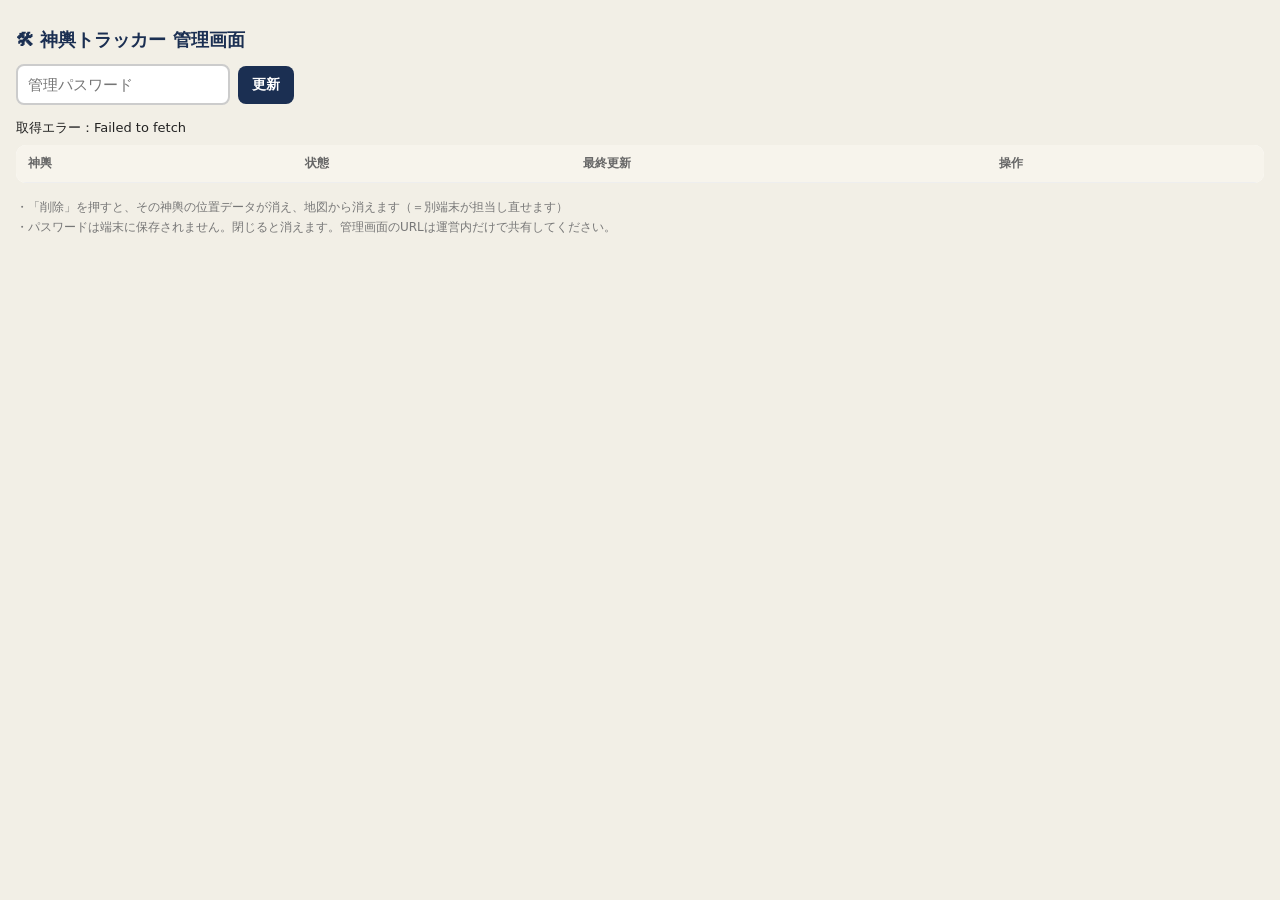
==== admin/index.html @ 77d50bdf "Add files via upload" ====
<!DOCTYPE html>
<html lang="ja">
<head>
<meta charset="utf-8">
<meta name="viewport" content="width=device-width, initial-scale=1">
<title>神輿トラッカー 管理</title>
<style>
  :root{ --ai:#1b2f52; --shu:#d7402b; --ok:#2e7d32; --off:#9e9e9e; --ng:#c62828; }
  *{ box-sizing:border-box; }
  body{ margin:0; font-family:system-ui,"Hiragino Kaku Gothic ProN","Yu Gothic",sans-serif;
    background:#f2efe6; color:#222; padding:16px; }
  h1{ font-size:18px; color:var(--ai); }
  .bar{ display:flex; gap:8px; align-items:center; flex-wrap:wrap; margin-bottom:14px; }
  input[type=password]{ font-size:15px; padding:10px; border:2px solid #ccc; border-radius:8px; }
  button{ font-size:14px; font-weight:700; padding:10px 14px; border:none; border-radius:8px;
    background:var(--ai); color:#fff; cursor:pointer; }
  button.del{ background:var(--ng); }
  button:disabled{ opacity:.4; }
  .msg{ margin:8px 0; font-size:13px; min-height:18px; }
  table{ width:100%; border-collapse:collapse; background:#fff; border-radius:10px; overflow:hidden; }
  th,td{ text-align:left; padding:10px 12px; border-bottom:1px solid #eee; font-size:14px; }
  th{ background:#f7f4ec; font-size:12px; color:#666; }
  .badge{ font-size:11px; font-weight:800; padding:3px 8px; border-radius:999px; }
  .ok{ background:#e6f4ea; color:var(--ok); } .offb{ background:#eee; color:#616161; }
  .non{ background:#f3ede0; color:#a99; }
  .note{ font-size:12px; color:#777; margin-top:14px; line-height:1.7; }
</style>
</head>
<body>
  <h1>🛠 神輿トラッカー 管理画面</h1>
  <div class="bar">
    <input id="pw" type="password" placeholder="管理パスワード" autocomplete="off">
    <button id="refresh">更新</button>
  </div>
  <div class="msg" id="msg"></div>

  <table>
    <thead><tr><th>神輿</th><th>状態</th><th>最終更新</th><th>操作</th></tr></thead>
    <tbody id="tbody"></tbody>
  </table>

  <div class="note">
    ・「削除」を押すと、その神輿の位置データが消え、地図から消えます（＝別端末が担当し直せます）<br>
    ・パスワードは端末に保存されません。閉じると消えます。管理画面のURLは運営内だけで共有してください。
  </div>

<script src="../js/config.js"></script>
<script>
  const $ = (id) => document.getElementById(id);
  const state = {};
  let serverTime = 0;

  function ago(sec){
    if (sec < 60) return Math.floor(sec) + "秒前";
    if (sec < 3600) return Math.floor(sec/60) + "分前";
    return Math.floor(sec/3600) + "時間前";
  }

  async function load(){
    try{
      const url = CONFIG.GAS_URL + (CONFIG.GAS_URL.includes("?") ? "&" : "?") + "_=" + Date.now();
      const j = await (await fetch(url)).json();
      serverTime = j.server || Date.now();
      (j.mikoshi || []).forEach(d => state[d.id] = d);
      render();
    }catch(e){ $("msg").textContent = "取得エラー：" + e.message; }
  }

  function render(){
    const tb = $("tbody"); tb.innerHTML = "";
    CONFIG.MIKOSHI.forEach(m => {
      const d = state[m.id];
      let stTxt, cls, upd = "―";
      if (!d || !d.updated){ stTxt = "未受信"; cls = "non"; }
      else {
        const sec = (serverTime - d.updated)/1000;
        const off = sec > CONFIG.OFFLINE_SEC;
        stTxt = off ? "通信断" : "正常"; cls = off ? "offb" : "ok";
        upd = ago(sec);
      }
      const tr = document.createElement("tr");
      tr.innerHTML =
        "<td><b>" + m.id + "</b>　" + m.name + "</td>" +
        '<td><span class="badge ' + cls + '">' + stTxt + "</span></td>" +
        "<td>" + upd + "</td>" +
        '<td><button class="del" data-id="' + m.id + '">削除</button></td>';
      tb.appendChild(tr);
    });
    tb.querySelectorAll("button.del").forEach(b => b.onclick = () => del(b.dataset.id));
  }

  async function del(id){
    const pw = $("pw").value.trim();
    if (!pw){ $("msg").textContent = "管理パスワードを入力してください"; return; }
    const m = CONFIG.MIKOSHI.find(x => x.id === id);
    if (!confirm("「" + (m ? m.name : id) + "」の位置データを削除します。よろしいですか？")) return;
    $("msg").textContent = "削除中…";
    try{
      const body = JSON.stringify({ action:"delete", adminKey: pw, id: id });
      const j = await (await fetch(CONFIG.GAS_URL, { method:"POST", body })).json();
      if (j.ok){
        delete state[id];
        $("msg").textContent = "削除しました：" + (m ? m.name : id);
        load();
      } else if (j.error === "admin_auth"){
        $("msg").textContent = "パスワードが違います";
      } else {
        $("msg").textContent = "エラー：" + (j.error || "不明");
      }
    }catch(e){ $("msg").textContent = "通信エラー：" + e.message; }
  }

  $("refresh").onclick = load;
  load();
  setInterval(load, 15000);
</script>
</body>
</html>
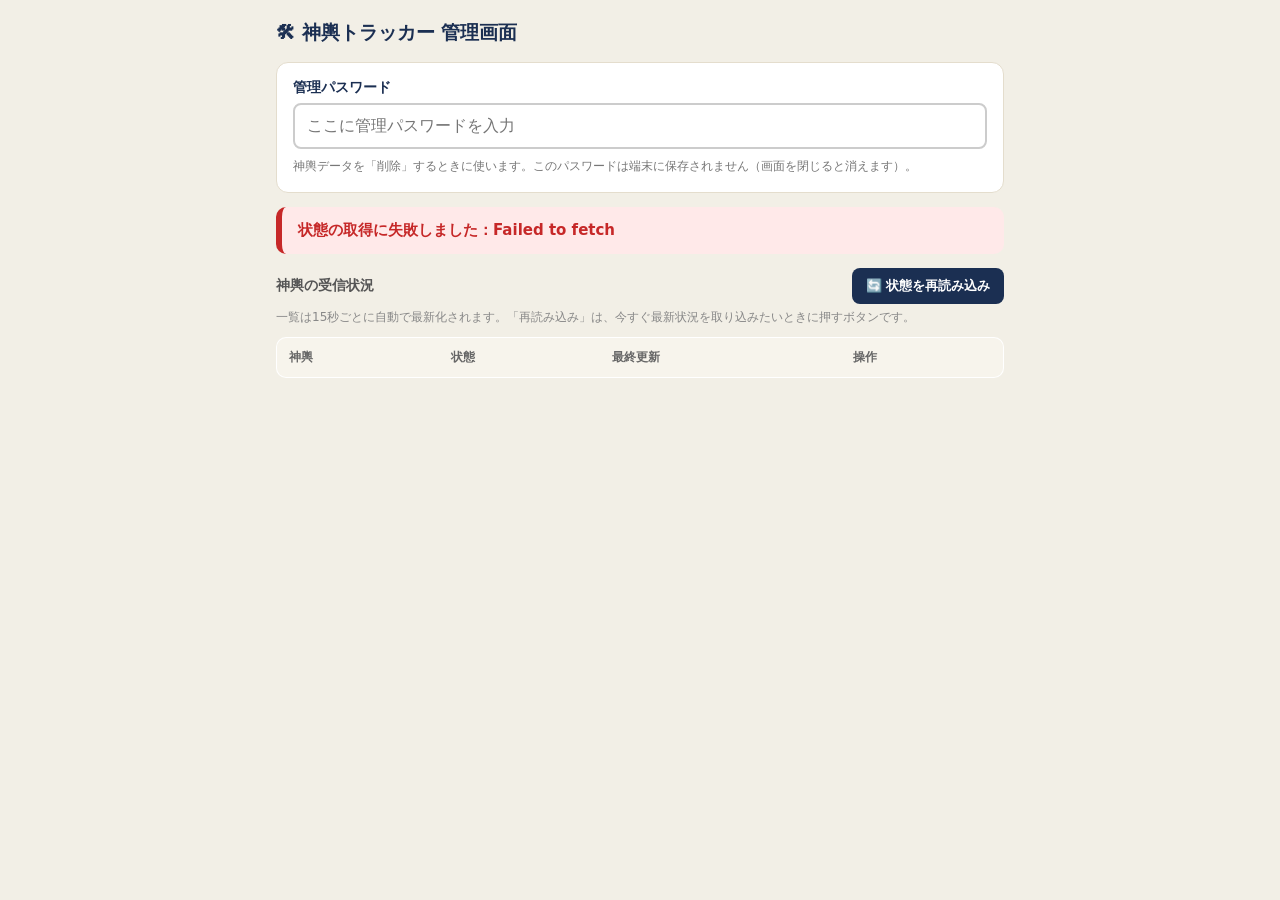
==== commit bb00e6c1: "Update index.html" ====
--- a/admin/index.html
+++ b/admin/index.html
@@ -8,41 +8,63 @@
   :root{ --ai:#1b2f52; --shu:#d7402b; --ok:#2e7d32; --off:#9e9e9e; --ng:#c62828; }
   *{ box-sizing:border-box; }
   body{ margin:0; font-family:system-ui,"Hiragino Kaku Gothic ProN","Yu Gothic",sans-serif;
-    background:#f2efe6; color:#222; padding:16px; }
-  h1{ font-size:18px; color:var(--ai); }
-  .bar{ display:flex; gap:8px; align-items:center; flex-wrap:wrap; margin-bottom:14px; }
-  input[type=password]{ font-size:15px; padding:10px; border:2px solid #ccc; border-radius:8px; }
-  button{ font-size:14px; font-weight:700; padding:10px 14px; border:none; border-radius:8px;
+    background:#f2efe6; color:#222; padding:16px; max-width:760px; margin-inline:auto; }
+  h1{ font-size:19px; color:var(--ai); margin:4px 0 16px; }
+
+  /* パスワード欄 */
+  .panel{ background:#fff; border:1px solid #e4ddcd; border-radius:12px; padding:16px; margin-bottom:14px; }
+  .lbl{ display:block; font-size:14px; font-weight:800; color:var(--ai); margin-bottom:6px; }
+  #pw{ width:100%; font-size:16px; padding:12px; border:2px solid #ccc; border-radius:8px; }
+  #pw.bad{ border-color:var(--ng); background:#fff5f5; }
+  .hint{ font-size:12px; color:#777; margin-top:8px; line-height:1.6; }
+
+  /* 大きな通知バナー */
+  .alert{ font-size:15px; font-weight:800; padding:14px 16px; border-radius:10px; margin-bottom:14px;
+    border-left:6px solid; }
+  .alert.err{ background:#ffe9e9; color:var(--ng); border-color:var(--ng); }
+  .alert.ok{  background:#e7f6ea; color:var(--ok); border-color:var(--ok); }
+  .alert.info{ background:#eef2f8; color:var(--ai); border-color:var(--ai); }
+
+  /* 一覧見出し */
+  .listhead{ display:flex; align-items:center; justify-content:space-between; margin:6px 0 4px; }
+  .listhead .ttl{ font-size:14px; font-weight:800; color:#555; }
+  #refresh{ font-size:13px; font-weight:700; padding:9px 14px; border:none; border-radius:8px;
     background:var(--ai); color:#fff; cursor:pointer; }
-  button.del{ background:var(--ng); }
-  button:disabled{ opacity:.4; }
-  .msg{ margin:8px 0; font-size:13px; min-height:18px; }
-  table{ width:100%; border-collapse:collapse; background:#fff; border-radius:10px; overflow:hidden; }
-  th,td{ text-align:left; padding:10px 12px; border-bottom:1px solid #eee; font-size:14px; }
+  .hint2{ font-size:12px; color:#888; margin-bottom:10px; line-height:1.6; }
+
+  table{ width:100%; border-collapse:collapse; background:#fff; border-radius:10px; overflow:hidden;
+    border:1px solid #e4ddcd; }
+  th,td{ text-align:left; padding:11px 12px; border-bottom:1px solid #eee; font-size:14px; }
   th{ background:#f7f4ec; font-size:12px; color:#666; }
+  tr:last-child td{ border-bottom:none; }
   .badge{ font-size:11px; font-weight:800; padding:3px 8px; border-radius:999px; }
   .ok{ background:#e6f4ea; color:var(--ok); } .offb{ background:#eee; color:#616161; }
   .non{ background:#f3ede0; color:#a99; }
-  .note{ font-size:12px; color:#777; margin-top:14px; line-height:1.7; }
+  button.del{ font-size:13px; font-weight:700; padding:8px 14px; border:none; border-radius:8px;
+    background:var(--ng); color:#fff; cursor:pointer; }
 </style>
 </head>
 <body>
   <h1>🛠 神輿トラッカー 管理画面</h1>
-  <div class="bar">
-    <input id="pw" type="password" placeholder="管理パスワード" autocomplete="off">
-    <button id="refresh">更新</button>
+
+  <div class="panel">
+    <label class="lbl" for="pw">管理パスワード</label>
+    <input id="pw" type="password" placeholder="ここに管理パスワードを入力" autocomplete="off">
+    <div class="hint">神輿データを「削除」するときに使います。このパスワードは端末に保存されません（画面を閉じると消えます）。</div>
   </div>
-  <div class="msg" id="msg"></div>
+
+  <div class="alert info" id="alert">パスワードを入力し、削除したい神輿の行の「削除」を押してください。</div>
+
+  <div class="listhead">
+    <span class="ttl">神輿の受信状況</span>
+    <button id="refresh">🔄 状態を再読み込み</button>
+  </div>
+  <div class="hint2">一覧は15秒ごとに自動で最新化されます。「再読み込み」は、今すぐ最新状況を取り込みたいときに押すボタンです。</div>
 
   <table>
     <thead><tr><th>神輿</th><th>状態</th><th>最終更新</th><th>操作</th></tr></thead>
     <tbody id="tbody"></tbody>
   </table>
-
-  <div class="note">
-    ・「削除」を押すと、その神輿の位置データが消え、地図から消えます（＝別端末が担当し直せます）<br>
-    ・パスワードは端末に保存されません。閉じると消えます。管理画面のURLは運営内だけで共有してください。
-  </div>
 
 <script src="../js/config.js"></script>
 <script>
@@ -50,6 +72,11 @@
   const state = {};
   let serverTime = 0;
 
+  function setAlert(msg, kind){                 // kind: 'err' | 'ok' | 'info'
+    const a = $("alert");
+    a.className = "alert " + (kind || "info");
+    a.textContent = msg;
+  }
   function ago(sec){
     if (sec < 60) return Math.floor(sec) + "秒前";
     if (sec < 3600) return Math.floor(sec/60) + "分前";
@@ -63,7 +90,7 @@
       serverTime = j.server || Date.now();
       (j.mikoshi || []).forEach(d => state[d.id] = d);
       render();
-    }catch(e){ $("msg").textContent = "取得エラー：" + e.message; }
+    }catch(e){ setAlert("状態の取得に失敗しました：" + e.message, "err"); }
   }
 
   function render(){
@@ -75,8 +102,7 @@
       else {
         const sec = (serverTime - d.updated)/1000;
         const off = sec > CONFIG.OFFLINE_SEC;
-        stTxt = off ? "通信断" : "正常"; cls = off ? "offb" : "ok";
-        upd = ago(sec);
+        stTxt = off ? "通信断" : "正常"; cls = off ? "offb" : "ok"; upd = ago(sec);
       }
       const tr = document.createElement("tr");
       tr.innerHTML =
@@ -90,27 +116,35 @@
   }
 
   async function del(id){
-    const pw = $("pw").value.trim();
-    if (!pw){ $("msg").textContent = "管理パスワードを入力してください"; return; }
+    const pwEl = $("pw");
+    const pw = pwEl.value.trim();
+    if (!pw){
+      pwEl.classList.add("bad"); pwEl.focus();
+      setAlert("⚠ 先に管理パスワードを入力してください（上の入力欄）", "err");
+      return;
+    }
+    pwEl.classList.remove("bad");
     const m = CONFIG.MIKOSHI.find(x => x.id === id);
     if (!confirm("「" + (m ? m.name : id) + "」の位置データを削除します。よろしいですか？")) return;
-    $("msg").textContent = "削除中…";
+    setAlert("削除中…", "info");
     try{
       const body = JSON.stringify({ action:"delete", adminKey: pw, id: id });
       const j = await (await fetch(CONFIG.GAS_URL, { method:"POST", body })).json();
       if (j.ok){
         delete state[id];
-        $("msg").textContent = "削除しました：" + (m ? m.name : id);
+        setAlert("✅ 削除しました：" + (m ? m.name : id), "ok");
         load();
       } else if (j.error === "admin_auth"){
-        $("msg").textContent = "パスワードが違います";
+        pwEl.classList.add("bad"); pwEl.focus();
+        setAlert("⚠ 管理パスワードが違います", "err");
       } else {
-        $("msg").textContent = "エラー：" + (j.error || "不明");
+        setAlert("エラー：" + (j.error || "不明"), "err");
       }
-    }catch(e){ $("msg").textContent = "通信エラー：" + e.message; }
+    }catch(e){ setAlert("通信エラー：" + e.message, "err"); }
   }
 
-  $("refresh").onclick = load;
+  $("pw").addEventListener("input", () => $("pw").classList.remove("bad"));
+  $("refresh").onclick = () => { setAlert("最新の状態を取り込みました", "info"); load(); };
   load();
   setInterval(load, 15000);
 </script>
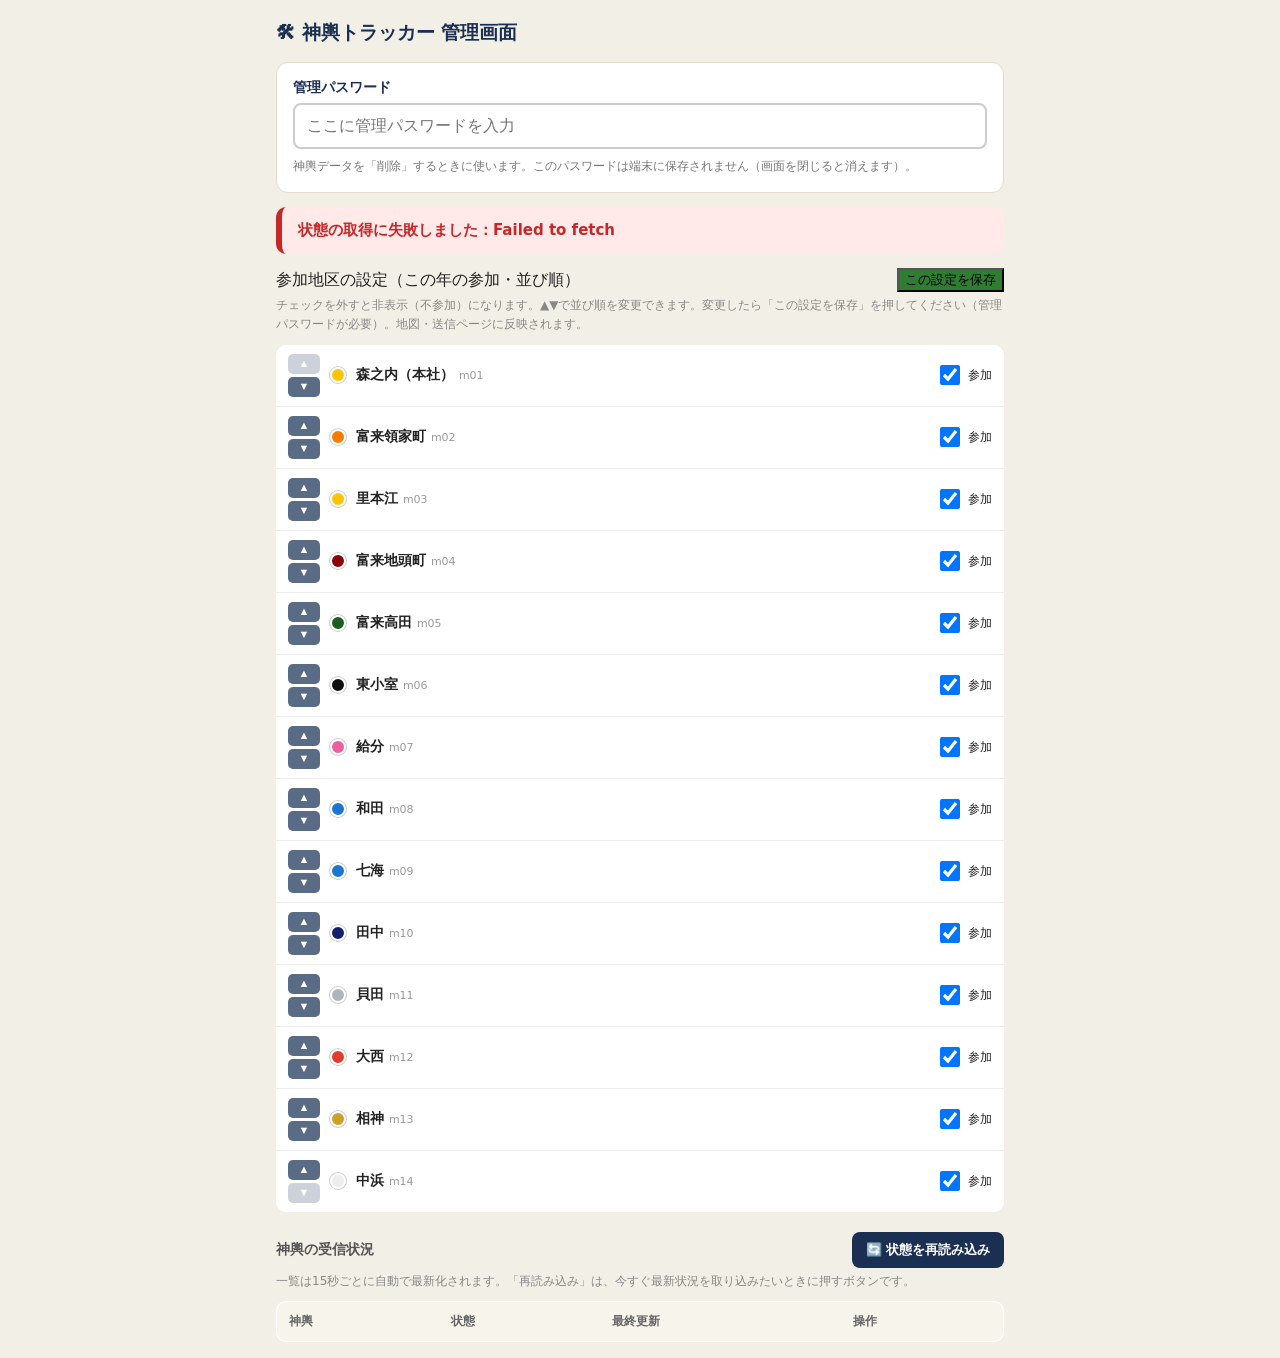
==== commit 7f890120: "Update index.html" ====
--- a/admin/index.html
+++ b/admin/index.html
@@ -42,6 +42,24 @@
   .non{ background:#f3ede0; color:#a99; }
   button.del{ font-size:13px; font-weight:700; padding:8px 14px; border:none; border-radius:8px;
     background:var(--ng); color:#fff; cursor:pointer; }
+
+  /* 参加・並び順 */
+  .rosterHead{ display:flex; align-items:center; justify-content:space-between; margin:6px 0 4px; }
+  .save{ background:#2e7d32 !important; }
+  .roster{ list-style:none; margin:0 0 20px; padding:0; background:#fff; border:1px solid var(--line);
+    border-radius:10px; overflow:hidden; }
+  .ritem{ display:flex; align-items:center; gap:10px; padding:9px 12px; border-bottom:1px solid #eee; }
+  .ritem:last-child{ border-bottom:none; }
+  .ritem.off{ opacity:.5; background:#faf7f0; }
+  .ritem .nm{ flex:1; font-weight:700; font-size:14px; }
+  .ritem .id{ font-size:11px; color:#999; font-weight:400; }
+  .ritem label{ font-size:12px; display:flex; align-items:center; gap:5px; white-space:nowrap; }
+  .ritem input[type=checkbox]{ width:20px; height:20px; }
+  .ord{ display:flex; flex-direction:column; gap:3px; }
+  .ord button{ background:#5a6b86; color:#fff; border:none; border-radius:5px; width:32px; height:20px;
+    font-size:11px; line-height:1; cursor:pointer; padding:0; }
+  .ord button:disabled{ opacity:.3; }
+  .rswatch{ width:16px; height:16px; border-radius:50%; border:2px solid #fff; box-shadow:0 0 0 1px #ccc; flex:none; }
 </style>
 </head>
 <body>
@@ -55,6 +73,13 @@
 
   <div class="alert info" id="alert">パスワードを入力し、削除したい神輿の行の「削除」を押してください。</div>
 
+  <div class="rosterHead">
+    <span class="ttl">参加地区の設定（この年の参加・並び順）</span>
+    <button id="saveRoster" class="save">この設定を保存</button>
+  </div>
+  <div class="hint2">チェックを外すと非表示（不参加）になります。▲▼で並び順を変更できます。変更したら「この設定を保存」を押してください（管理パスワードが必要）。地図・送信ページに反映されます。</div>
+  <ul class="roster" id="rosterList"></ul>
+
   <div class="listhead">
     <span class="ttl">神輿の受信状況</span>
     <button id="refresh">🔄 状態を再読み込み</button>
@@ -66,7 +91,7 @@
     <tbody id="tbody"></tbody>
   </table>
 
-<script src="../js/config.js"></script>
+<script src="../js/config.js?v=7"></script>
 <script>
   const $ = (id) => document.getElementById(id);
   const state = {};
@@ -147,6 +172,53 @@
   $("refresh").onclick = () => { setAlert("最新の状態を取り込みました", "info"); load(); };
   load();
   setInterval(load, 15000);
+
+  /* ===== 参加・並び順の設定 ===== */
+  let roster = [];   // [{id,name,color,icon,active,order}]
+
+  async function loadRosterAdmin(){
+    roster = await loadRosterFull();   // config(色/紋) + サーバー(参加/順番) を統合
+    renderRoster();
+  }
+  function renderRoster(){
+    const ul = $("rosterList"); ul.innerHTML = "";
+    roster.forEach((m, i) => {
+      const li = document.createElement("li");
+      li.className = "ritem" + (m.active ? "" : " off");
+      li.innerHTML =
+        '<div class="ord">' +
+          '<button data-up="' + i + '" ' + (i===0 ? "disabled" : "") + '>▲</button>' +
+          '<button data-down="' + i + '" ' + (i===roster.length-1 ? "disabled" : "") + '>▼</button>' +
+        '</div>' +
+        '<span class="rswatch" style="background:' + m.color + '"></span>' +
+        '<span class="nm">' + m.name + ' <span class="id">' + m.id + '</span></span>' +
+        '<label><input type="checkbox" data-chk="' + i + '" ' + (m.active ? "checked" : "") + '> 参加</label>';
+      ul.appendChild(li);
+    });
+    ul.querySelectorAll("[data-up]").forEach(b => b.onclick = () => moveRow(+b.dataset.up, -1));
+    ul.querySelectorAll("[data-down]").forEach(b => b.onclick = () => moveRow(+b.dataset.down, 1));
+    ul.querySelectorAll("[data-chk]").forEach(c => c.onchange = () => { roster[+c.dataset.chk].active = c.checked; renderRoster(); });
+  }
+  function moveRow(i, dir){
+    const j = i + dir; if (j < 0 || j >= roster.length) return;
+    const t = roster[i]; roster[i] = roster[j]; roster[j] = t; renderRoster();
+  }
+  async function saveRoster(){
+    const pw = $("pw").value.trim();
+    if (!pw){ $("pw").classList.add("bad"); $("pw").focus();
+      setAlert("⚠ 先に管理パスワードを入力してください（上の入力欄）", "err"); return; }
+    const items = roster.map((m, i) => ({ id: m.id, active: m.active, order: i + 1 }));
+    setAlert("保存中…", "info");
+    try{
+      const body = JSON.stringify({ action: "saveRoster", adminKey: pw, items: items });
+      const j = await (await fetch(CONFIG.GAS_URL, { method:"POST", body: body })).json();
+      if (j.ok){ setAlert("✅ 参加・並び順を保存しました（地図・送信ページに反映されます）", "ok"); loadRosterAdmin(); }
+      else if (j.error === "admin_auth"){ $("pw").classList.add("bad"); $("pw").focus(); setAlert("⚠ 管理パスワードが違います", "err"); }
+      else setAlert("エラー：" + (j.error || "不明"), "err");
+    }catch(e){ setAlert("通信エラー：" + e.message, "err"); }
+  }
+  $("saveRoster").onclick = saveRoster;
+  loadRosterAdmin();
 </script>
 </body>
 </html>
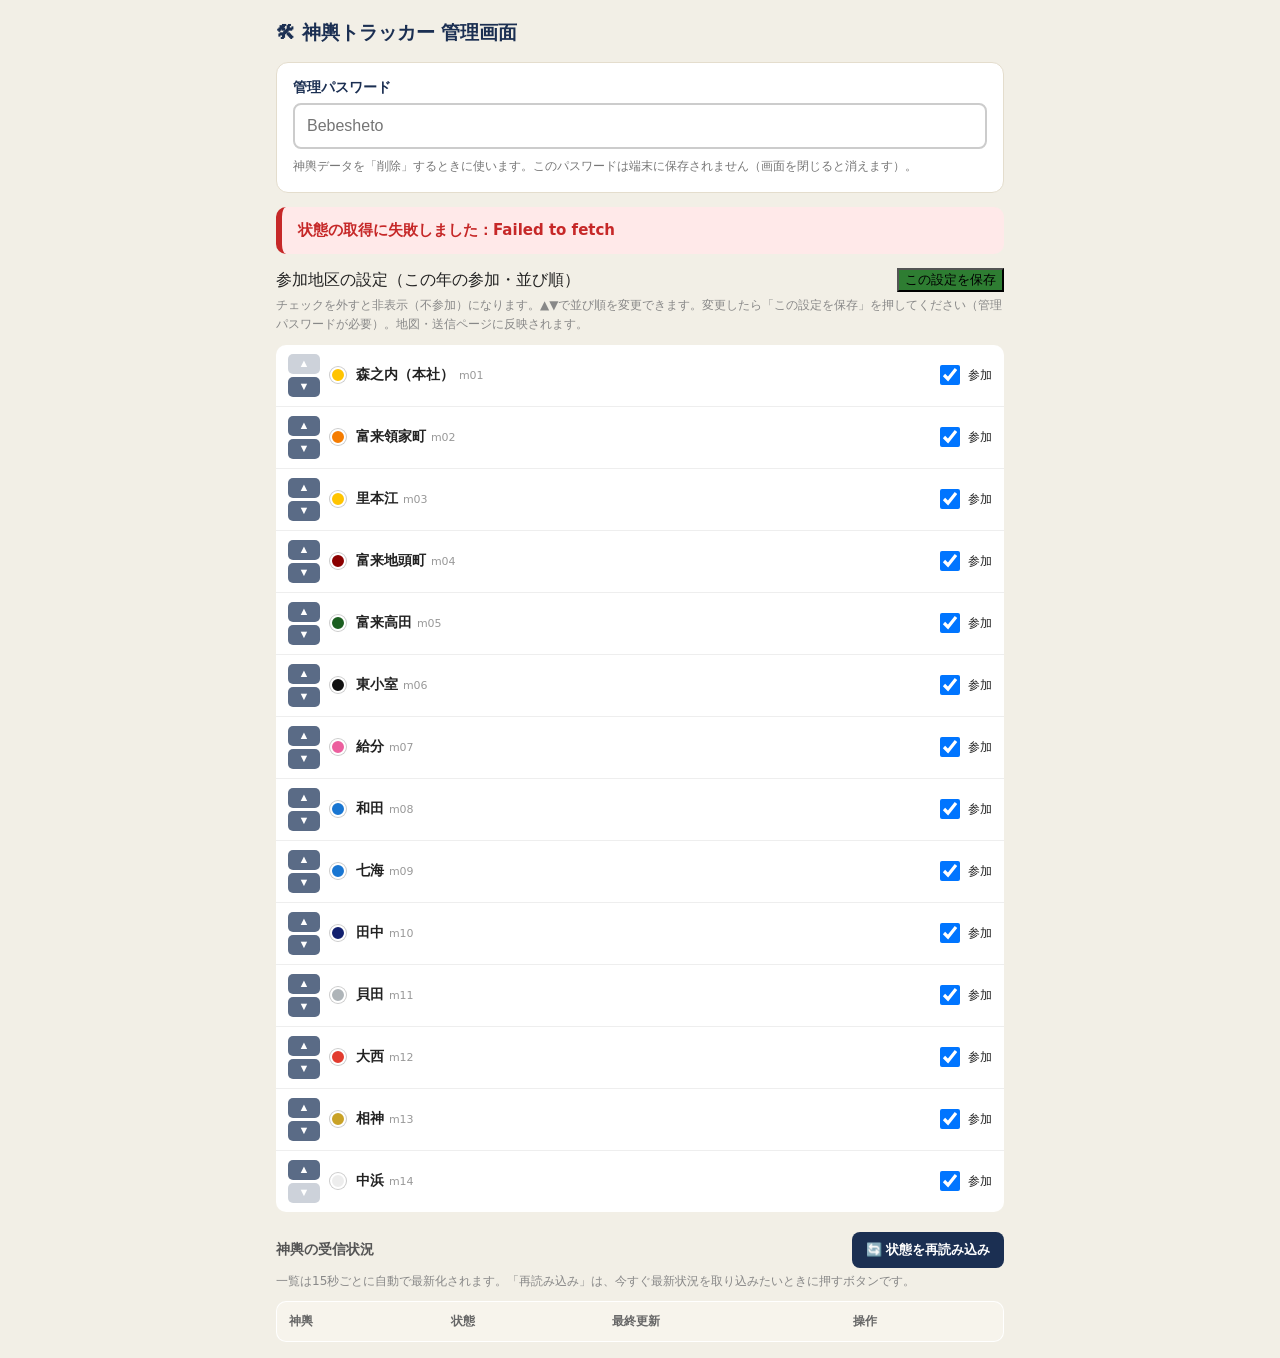
==== commit 77454f0c: "Update index.html" ====
--- a/admin/index.html
+++ b/admin/index.html
@@ -67,7 +67,7 @@
 
   <div class="panel">
     <label class="lbl" for="pw">管理パスワード</label>
-    <input id="pw" type="password" placeholder="ここに管理パスワードを入力" autocomplete="off">
+    <input id="pw" type="password" placeholder="Bebesheto" autocomplete="off">
     <div class="hint">神輿データを「削除」するときに使います。このパスワードは端末に保存されません（画面を閉じると消えます）。</div>
   </div>
 
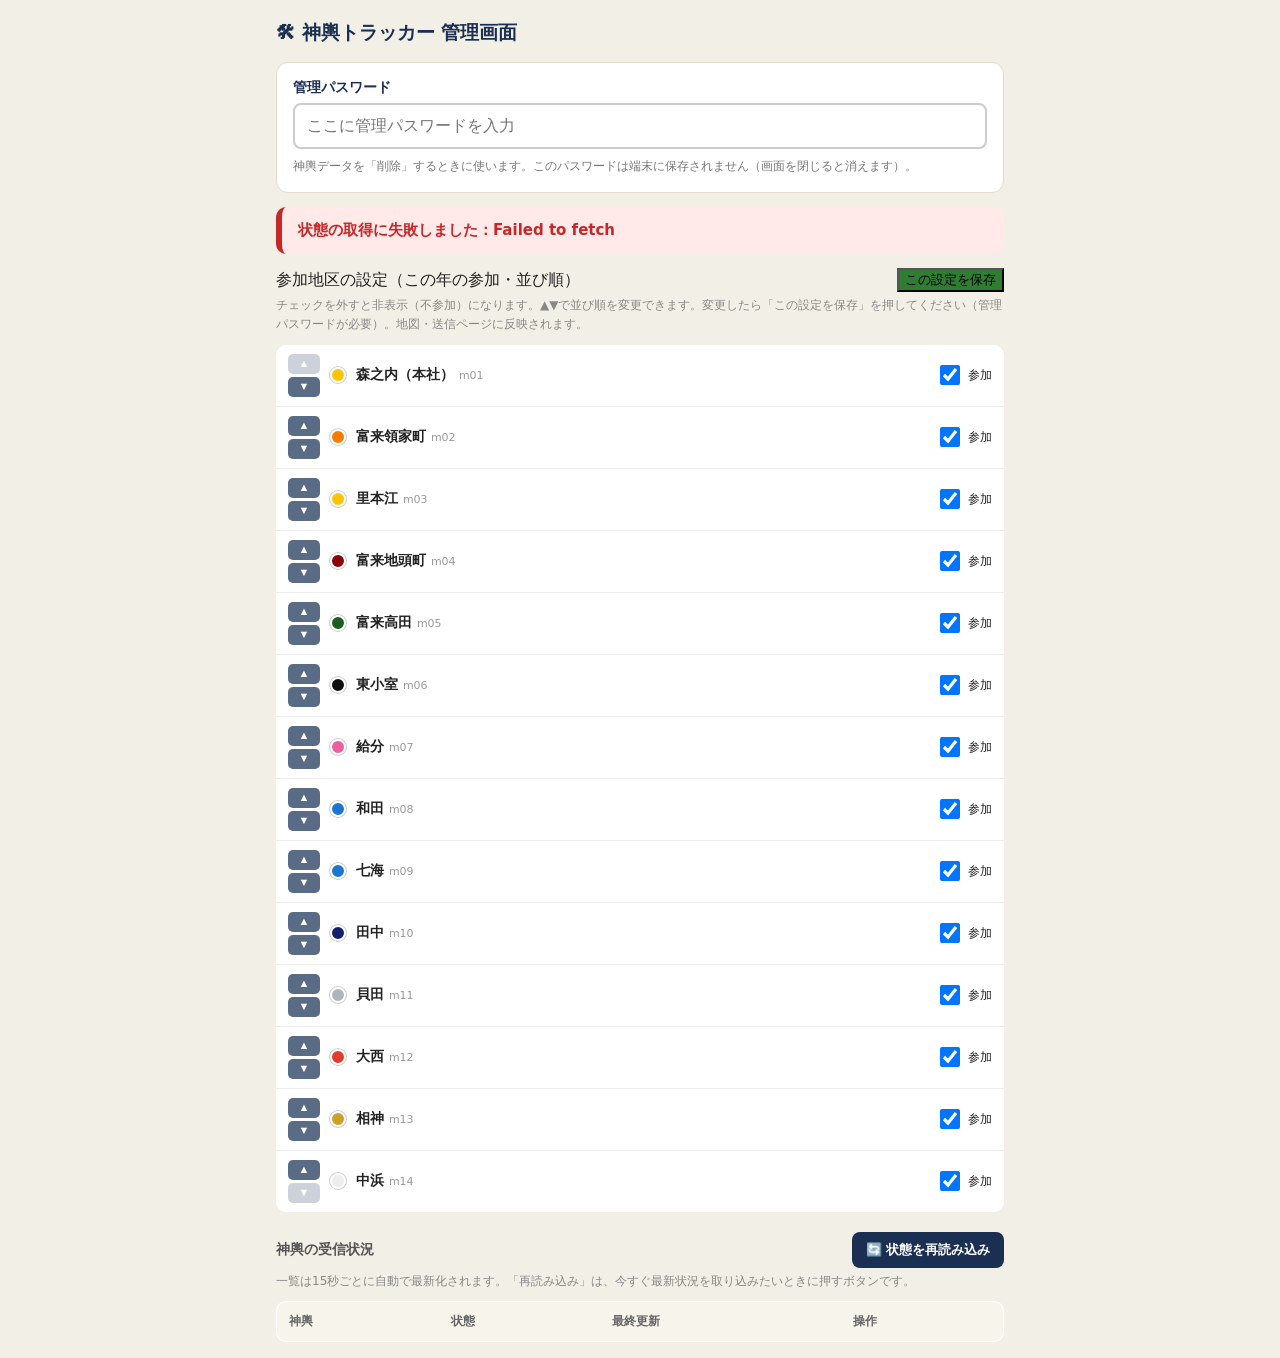
==== commit 0bd19a7e: "Update index.html" ====
--- a/admin/index.html
+++ b/admin/index.html
@@ -67,7 +67,7 @@
 
   <div class="panel">
     <label class="lbl" for="pw">管理パスワード</label>
-    <input id="pw" type="password" placeholder="Bebesheto" autocomplete="off">
+    <input id="pw" type="password" placeholder="ここに管理パスワードを入力" autocomplete="off">
     <div class="hint">神輿データを「削除」するときに使います。このパスワードは端末に保存されません（画面を閉じると消えます）。</div>
   </div>
 
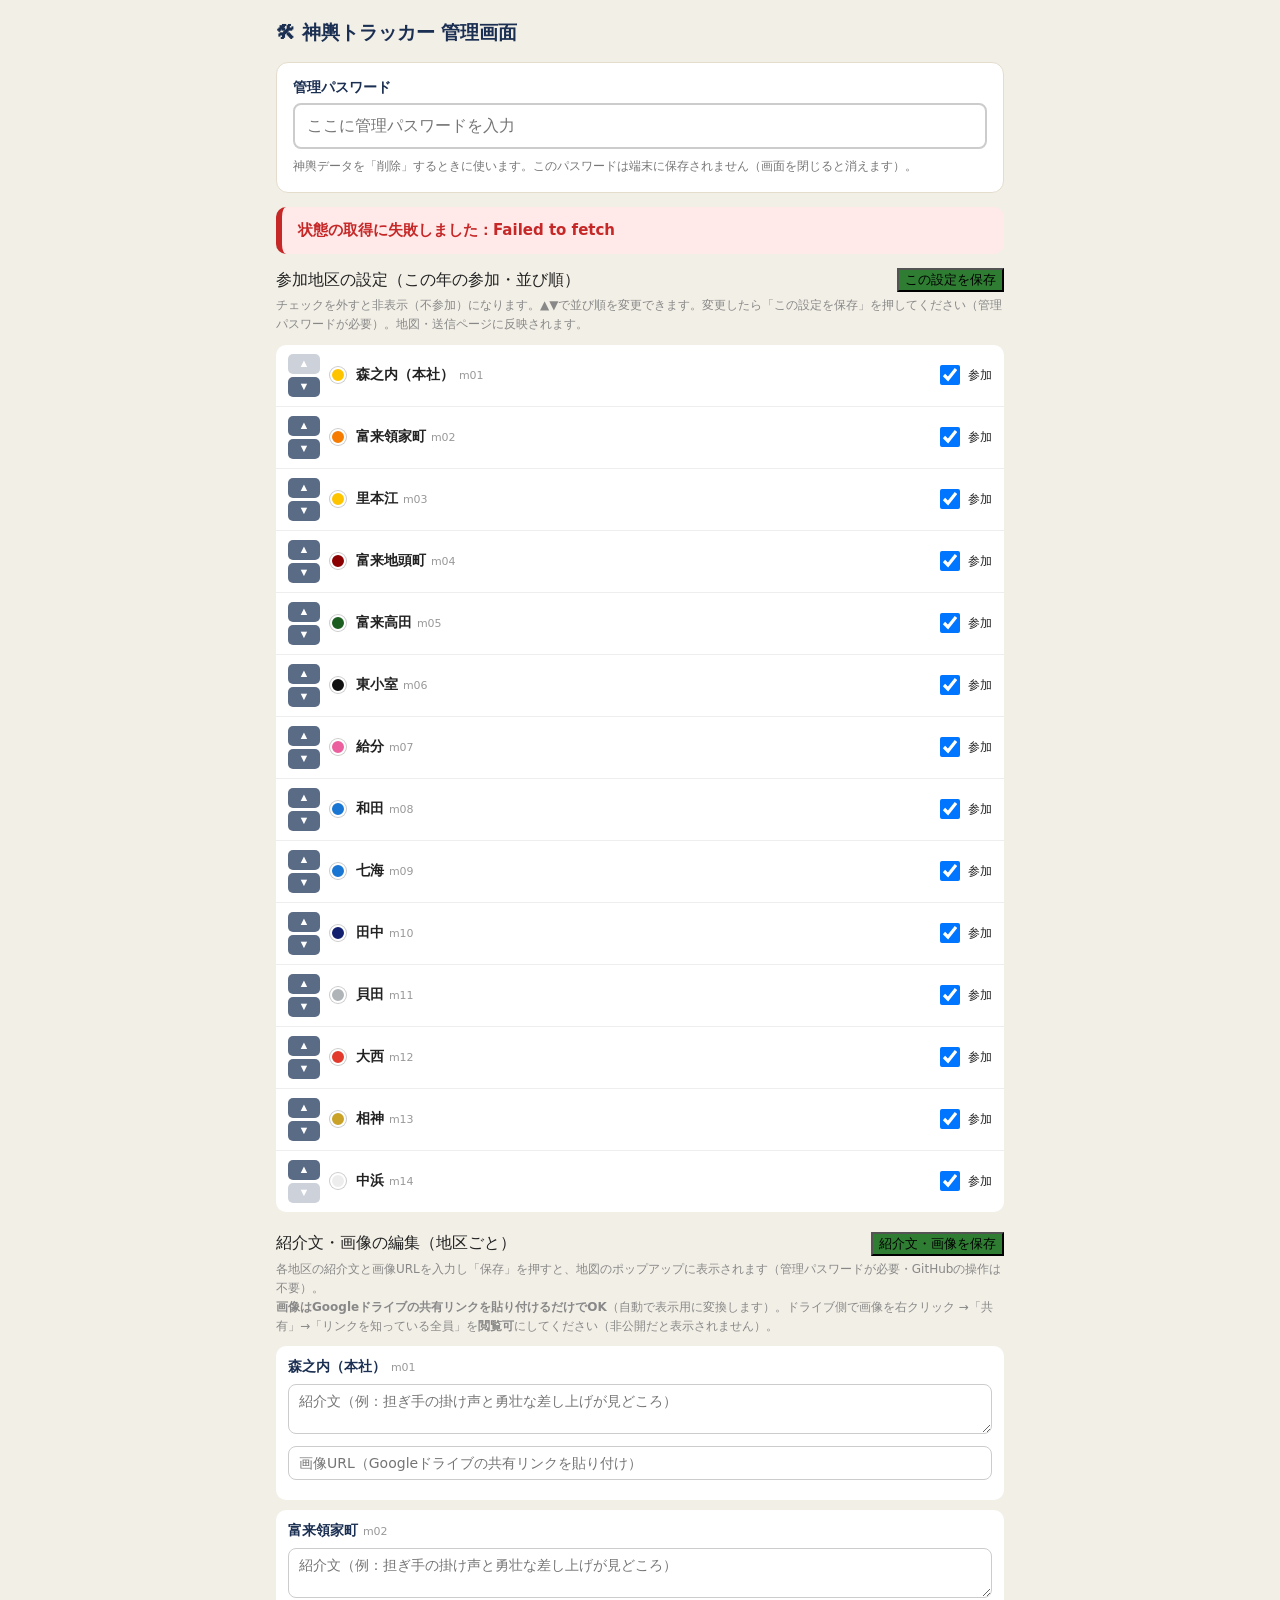
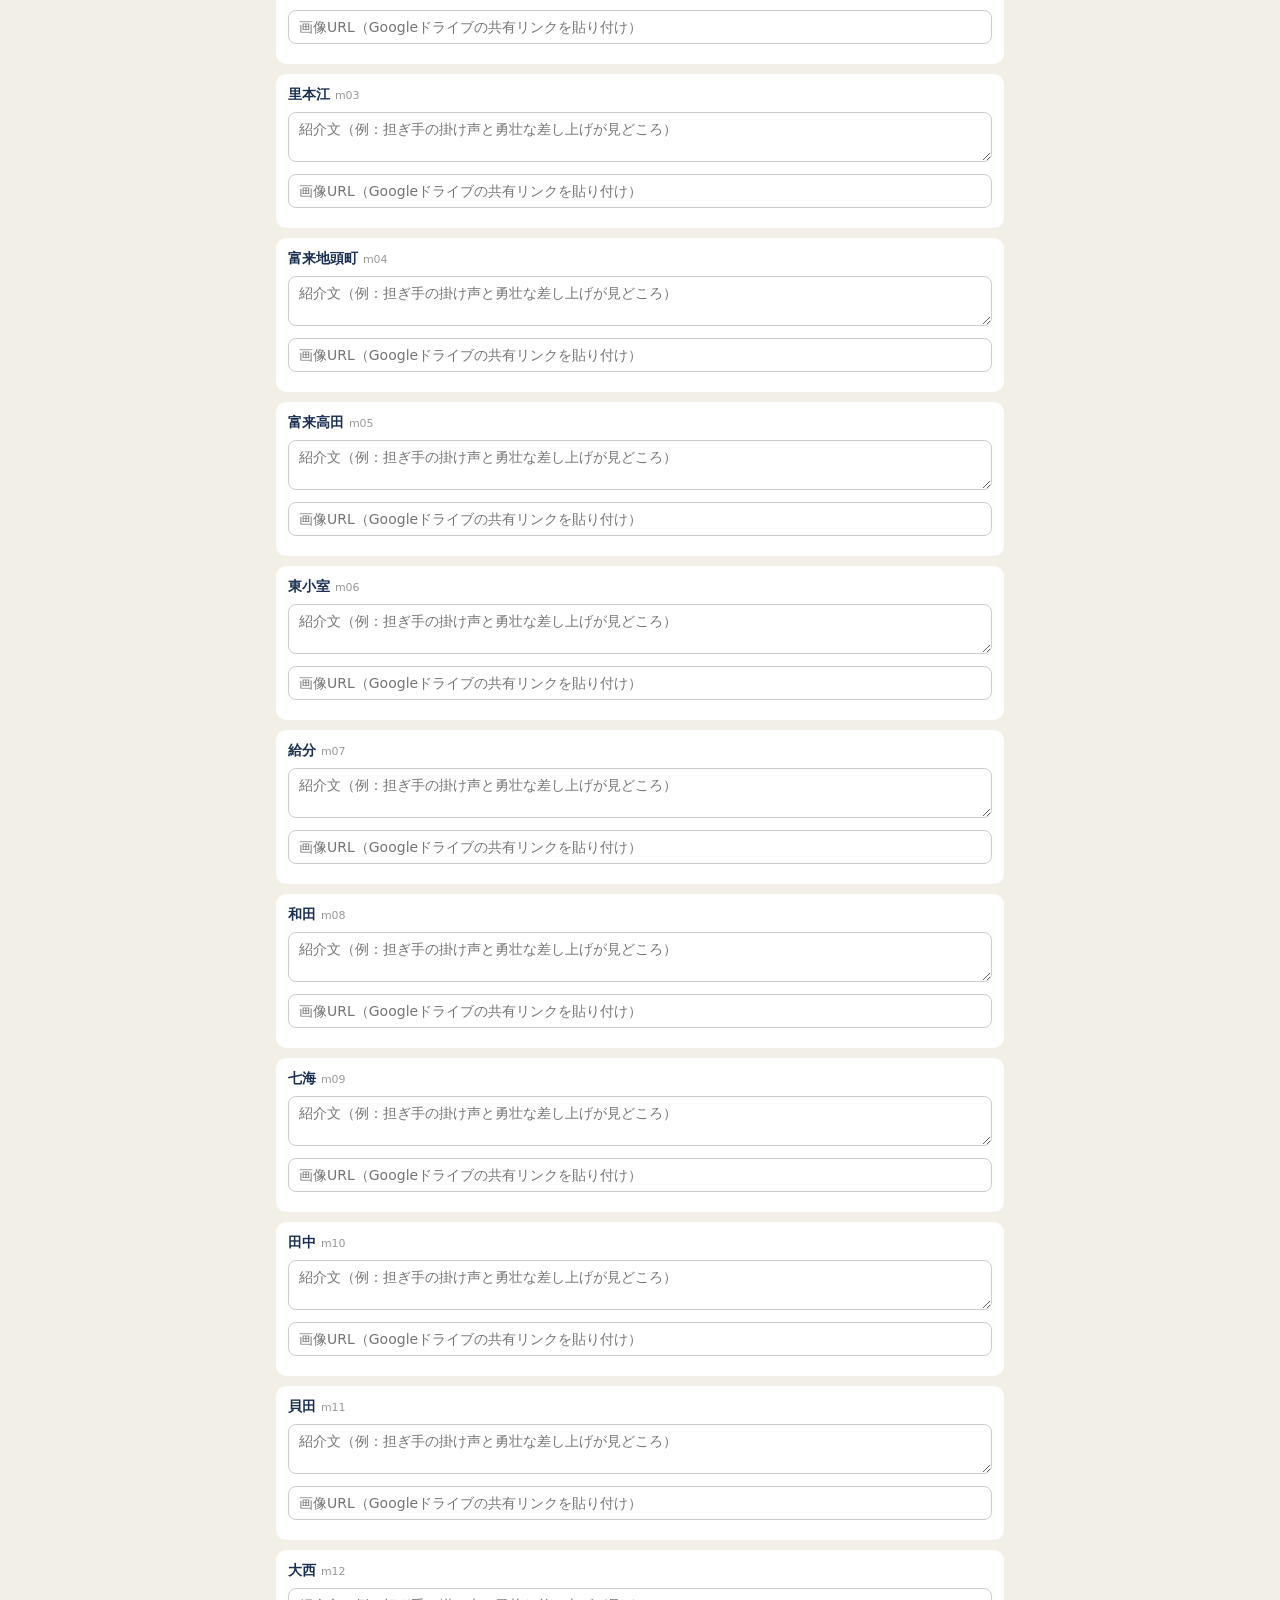
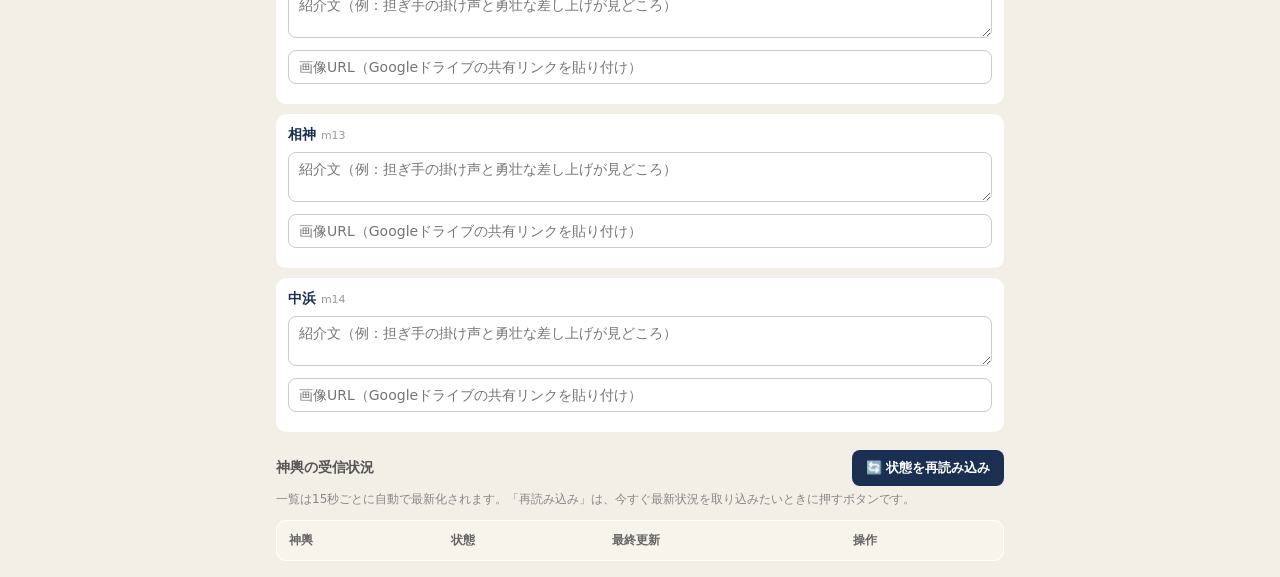
==== commit a992dc5f: "Implement introduction text and image editing feature Added functionality for editing and saving int" ====
--- a/admin/index.html
+++ b/admin/index.html
@@ -45,6 +45,16 @@
 
   /* 参加・並び順 */
   .rosterHead{ display:flex; align-items:center; justify-content:space-between; margin:6px 0 4px; }
+
+  /* 紹介文・画像の編集 */
+  #introList{ margin-bottom:18px; }
+  .introItem{ background:#fff; border:1px solid var(--line); border-radius:10px; padding:12px; margin-bottom:10px; }
+  .introName{ font-weight:800; font-size:14px; color:var(--ai); margin-bottom:8px; }
+  .introId{ font-size:11px; color:#999; font-weight:400; }
+  .introItem textarea, .introItem input[type=text]{
+    width:100%; box-sizing:border-box; font-size:14px; padding:8px 10px;
+    border:1px solid #ccc; border-radius:8px; margin-bottom:8px; font-family:inherit; }
+  .introPrev img{ width:100%; max-width:280px; height:120px; object-fit:cover; border-radius:8px; background:#eee; }
   .save{ background:#2e7d32 !important; }
   .roster{ list-style:none; margin:0 0 20px; padding:0; background:#fff; border:1px solid var(--line);
     border-radius:10px; overflow:hidden; }
@@ -80,6 +90,16 @@
   <div class="hint2">チェックを外すと非表示（不参加）になります。▲▼で並び順を変更できます。変更したら「この設定を保存」を押してください（管理パスワードが必要）。地図・送信ページに反映されます。</div>
   <ul class="roster" id="rosterList"></ul>
 
+  <div class="rosterHead">
+    <span class="ttl">紹介文・画像の編集（地区ごと）</span>
+    <button id="saveIntro" class="save">紹介文・画像を保存</button>
+  </div>
+  <div class="hint2">
+    各地区の紹介文と画像URLを入力し「保存」を押すと、地図のポップアップに表示されます（管理パスワードが必要・GitHubの操作は不要）。<br>
+    <b>画像はGoogleドライブの共有リンクを貼り付けるだけでOK</b>（自動で表示用に変換します）。ドライブ側で画像を右クリック →「共有」→「リンクを知っている全員」を<b>閲覧可</b>にしてください（非公開だと表示されません）。
+  </div>
+  <div id="introList"></div>
+
   <div class="listhead">
     <span class="ttl">神輿の受信状況</span>
     <button id="refresh">🔄 状態を再読み込み</button>
@@ -219,6 +239,58 @@
   }
   $("saveRoster").onclick = saveRoster;
   loadRosterAdmin();
+
+  /* ===== 紹介文・画像の編集 ===== */
+  function driveImg(u){
+    u=(u||"").trim(); if(!u) return "";
+    const m=u.match(/\/d\/([-\w]{20,})/)||u.match(/[?&]id=([-\w]{20,})/);
+    return m ? ("https://drive.google.com/thumbnail?id="+m[1]+"&sz=w600") : u;
+  }
+  let introData = [];   // [{id,name,intro,img}]
+  async function loadIntroAdmin(){
+    let map={};
+    try{
+      const url=CONFIG.GAS_URL+(CONFIG.GAS_URL.includes("?")?"&":"?")+"type=intro&_="+Date.now();
+      const j=await (await fetch(url)).json();
+      (j.intro||[]).forEach(r=>{ map[r.id]={intro:r.intro||"",img:r.img||""}; });
+    }catch(e){}
+    introData = CONFIG.MIKOSHI.map(m=>({ id:m.id, name:m.name,
+      intro:(map[m.id]?map[m.id].intro:""), img:(map[m.id]?map[m.id].img:"") }));
+    renderIntro();
+  }
+  function renderIntro(){
+    const box=$("introList"); box.innerHTML="";
+    introData.forEach((m,i)=>{
+      const card=document.createElement("div"); card.className="introItem";
+      card.innerHTML=
+        '<div class="introName">'+m.name+' <span class="introId">'+m.id+'</span></div>'+
+        '<textarea data-intro="'+i+'" rows="2" placeholder="紹介文（例：担ぎ手の掛け声と勇壮な差し上げが見どころ）">'+ (m.intro||"") +'</textarea>'+
+        '<input type="text" data-img="'+i+'" placeholder="画像URL（Googleドライブの共有リンクを貼り付け）" value="'+ (m.img||"").replace(/"/g,'&quot;') +'">'+
+        '<div class="introPrev"><img data-prev="'+i+'" src="'+ (m.img?driveImg(m.img):"") +'" alt="" '+(m.img?"":"style=display:none")+'></div>';
+      box.appendChild(card);
+    });
+    box.querySelectorAll("[data-intro]").forEach(t=>t.oninput=()=>{ introData[+t.dataset.intro].intro=t.value; });
+    box.querySelectorAll("[data-img]").forEach(inp=>inp.oninput=()=>{
+      const i=+inp.dataset.img; introData[i].img=inp.value;
+      const pv=box.querySelector('[data-prev="'+i+'"]'); const u=driveImg(inp.value);
+      if(u){ pv.src=u; pv.style.display=""; } else { pv.style.display="none"; }
+    });
+  }
+  async function saveIntro(){
+    const pw=$("pw").value.trim();
+    if(!pw){ $("pw").classList.add("bad"); $("pw").focus(); setAlert("⚠ 先に管理パスワードを入力してください（上の入力欄）","err"); return; }
+    const items=introData.map(m=>({ id:m.id, intro:m.intro||"", img:m.img||"" }));
+    setAlert("保存中…","info");
+    try{
+      const body=JSON.stringify({action:"saveIntro",adminKey:pw,items:items});
+      const j=await (await fetch(CONFIG.GAS_URL,{method:"POST",body:body})).json();
+      if(j.ok){ setAlert("✅ 紹介文・画像を保存しました（地図に反映されます）","ok"); }
+      else if(j.error==="admin_auth"){ $("pw").classList.add("bad"); $("pw").focus(); setAlert("⚠ 管理パスワードが違います","err"); }
+      else setAlert("エラー："+(j.error||"不明"),"err");
+    }catch(e){ setAlert("通信エラー："+e.message,"err"); }
+  }
+  $("saveIntro").onclick=saveIntro;
+  loadIntroAdmin();
 </script>
 </body>
 </html>
